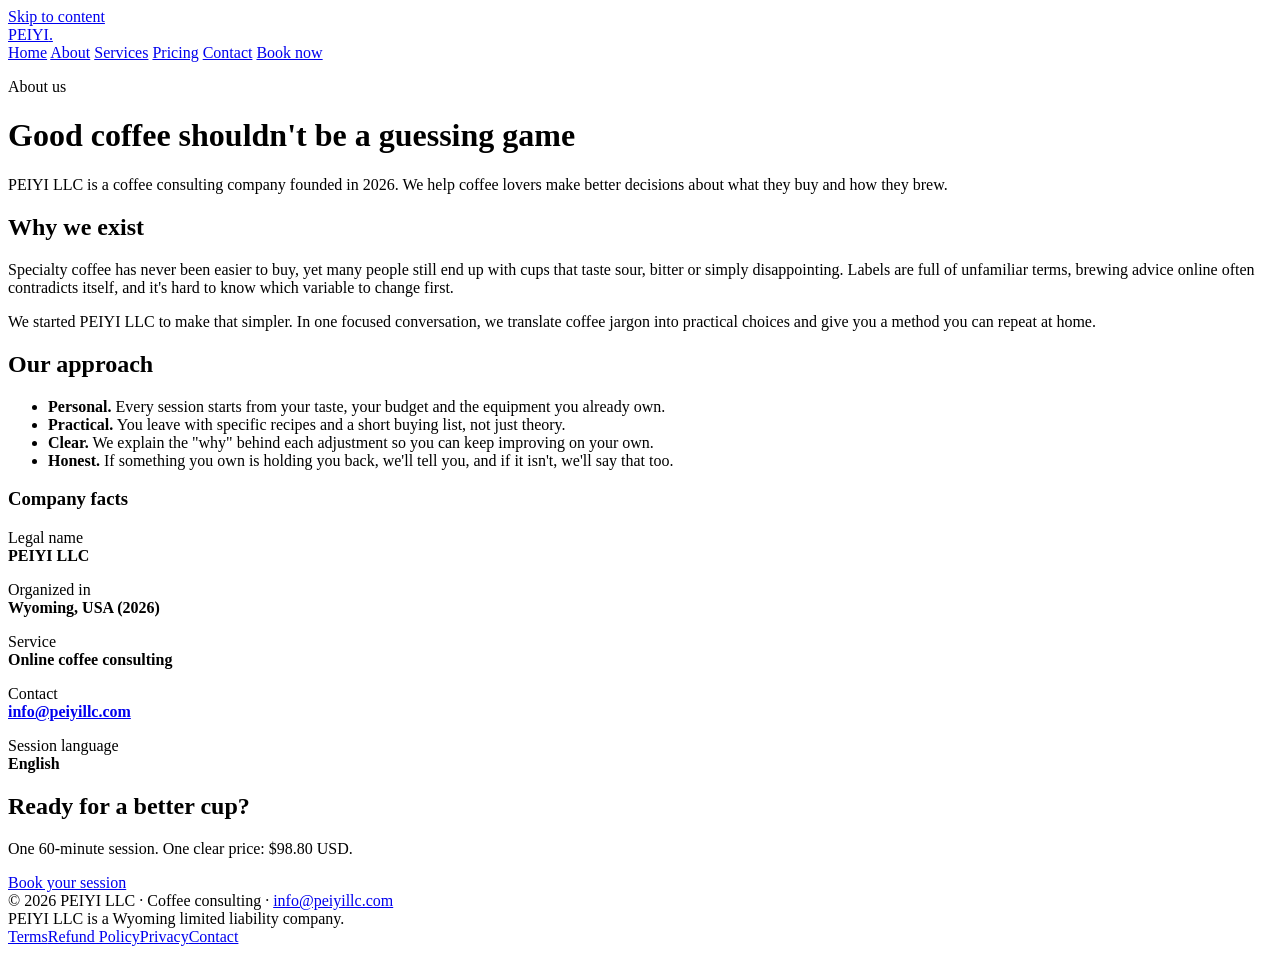
==== about.html @ e06b0025 "Add files via upload" ====
<!DOCTYPE html>
<html lang="en">
<head>
<meta charset="utf-8">
<meta name="viewport" content="width=device-width, initial-scale=1">
<title>About | PEIYI LLC Coffee Consulting</title>
<meta name="description" content="PEIYI LLC is a coffee consulting company helping coffee lovers choose better beans and master their brewing.">
<link rel="canonical" href="https://peiyillc.com/about.html">
<meta property="og:title" content="About | PEIYI LLC Coffee Consulting">
<meta property="og:description" content="PEIYI LLC is a coffee consulting company helping coffee lovers choose better beans and master their brewing.">
<meta property="og:type" content="website">
<meta property="og:url" content="https://peiyillc.com/about.html">
<link rel="icon" href="data:image/svg+xml,<svg xmlns='http://www.w3.org/2000/svg' viewBox='0 0 100 100'><text y='.9em' font-size='90'>☕</text></svg>">

<link rel="stylesheet" href="/assets/style.css">
<script src="/assets/main.js" defer></script>
</head>
<body>
<a class="skip" href="#main">Skip to content</a>
<header class="site-header"><div class="wrap">
<a class="logo" href="/">PEIYI<span>.</span></a>
<nav class="nav" aria-label="Main">
<a href="/">Home</a>
<a href="/about.html" aria-current="page">About</a>
<a href="/services.html">Services</a>
<a href="/pricing.html">Pricing</a>
<a href="/contact.html">Contact</a>
<a class="btn" href="/book.html">Book now</a>
</nav>
</div></header>
<main id="main">

<div class="page-head"><div class="wrap">
<p class="eyebrow">About us</p>
<h1>Good coffee shouldn't be a guessing game</h1>
<p>PEIYI LLC is a coffee consulting company founded in 2026. We help coffee lovers make better decisions about what they buy and how they brew.</p>
</div></div>

<section><div class="wrap two-col">
<div>
<h2>Why we exist</h2>
<p>Specialty coffee has never been easier to buy, yet many people still end up with cups that taste sour, bitter or simply disappointing. Labels are full of unfamiliar terms, brewing advice online often contradicts itself, and it's hard to know which variable to change first.</p>
<p>We started PEIYI LLC to make that simpler. In one focused conversation, we translate coffee jargon into practical choices and give you a method you can repeat at home.</p>
<h2>Our approach</h2>
<ul class="checks">
<li><strong>Personal.</strong> Every session starts from your taste, your budget and the equipment you already own.</li>
<li><strong>Practical.</strong> You leave with specific recipes and a short buying list, not just theory.</li>
<li><strong>Clear.</strong> We explain the "why" behind each adjustment so you can keep improving on your own.</li>
<li><strong>Honest.</strong> If something you own is holding you back, we'll tell you, and if it isn't, we'll say that too.</li>
</ul>
</div>
<div class="card">
<h3>Company facts</h3>
<p class="meta">Legal name<br><strong style="color:var(--ink)">PEIYI LLC</strong></p>
<p class="meta">Organized in<br><strong style="color:var(--ink)">Wyoming, USA (2026)</strong></p>
<p class="meta">Service<br><strong style="color:var(--ink)">Online coffee consulting</strong></p>
<p class="meta">Contact<br><strong><a href="mailto:info@peiyillc.com">info@peiyillc.com</a></strong></p>
<p class="meta">Session language<br><strong style="color:var(--ink)">English</strong></p>
</div>
</div></section>
<!-- Optional founder section: uncomment and fill in when ready.
<section><div class="wrap"><h2>Meet the consultant</h2>
<p>[Name] is ... [2–4 sentences: coffee background, training or certifications, what you enjoy teaching].</p>
</div></section>
-->
<section><div class="wrap"><div class="band">
<div><h2>Ready for a better cup?</h2><p>One 60-minute session. One clear price: $98.80 USD.</p></div>
<a class="btn" href="/book.html">Book your session</a>
</div></div></section>

</main>
<footer class="site-footer"><div class="wrap">
<div>© 2026 PEIYI LLC · Coffee consulting · <a href="mailto:info@peiyillc.com">info@peiyillc.com</a><br>
PEIYI LLC is a Wyoming limited liability company.</div>
<nav aria-label="Legal">
<a href="/terms.html">Terms</a><a href="/terms.html#refunds">Refund Policy</a><a href="/privacy.html">Privacy</a><a href="/contact.html">Contact</a>
</nav>
</div></footer>
</body>
</html>
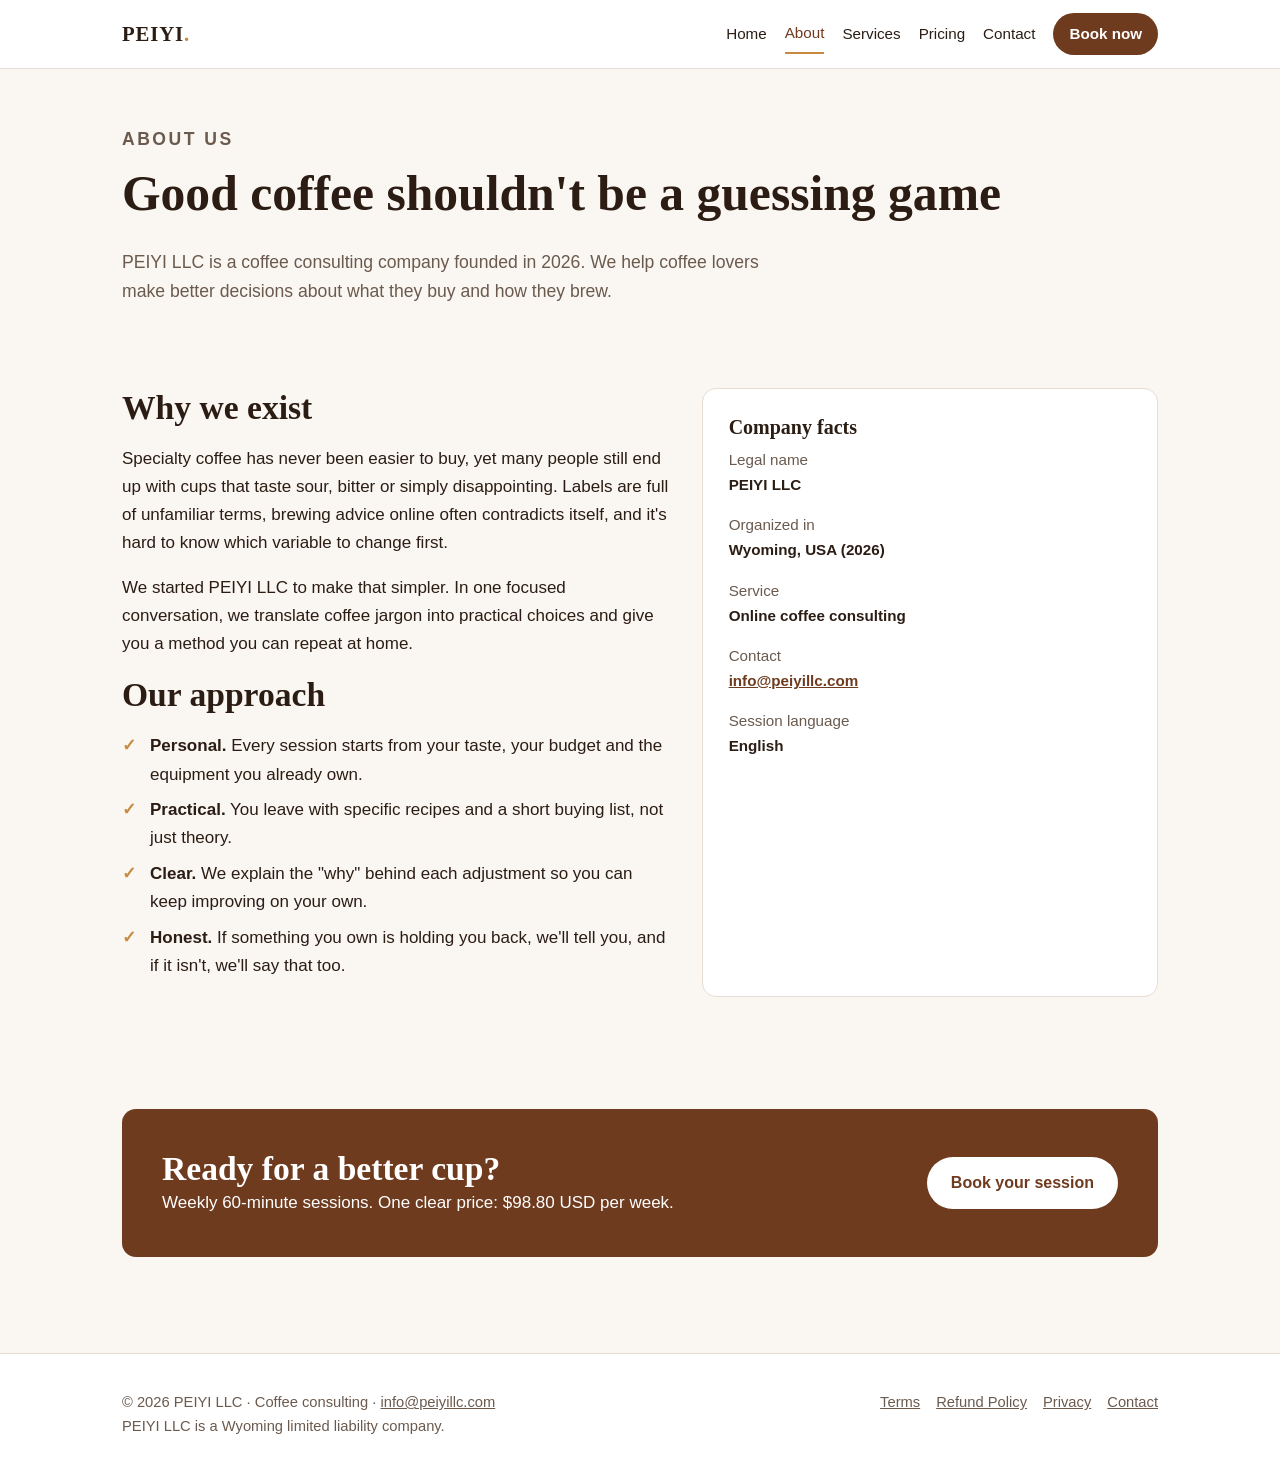
==== commit 9654515e: "Switch $98.80 to weekly subscription" ====
--- a/about.html
+++ b/about.html
@@ -64,7 +64,7 @@
 </div></section>
 -->
 <section><div class="wrap"><div class="band">
-<div><h2>Ready for a better cup?</h2><p>One 60-minute session. One clear price: $98.80 USD.</p></div>
+<div><h2>Ready for a better cup?</h2><p>Weekly 60-minute sessions. One clear price: $98.80 USD per week.</p></div>
 <a class="btn" href="/book.html">Book your session</a>
 </div></div></section>
 
--- a/assets/style.css
+++ b/assets/style.css
@@ -0,0 +1,75 @@
+:root{
+  --bg:#faf6f1; --paper:#ffffff; --ink:#2b1d14; --muted:#6b5a4e;
+  --brand:#6f3b1f; --brand-dark:#4e2914; --accent:#c8893f; --line:#e7ddd2;
+  --radius:14px; --max:1080px;
+}
+*{box-sizing:border-box}
+html{scroll-behavior:smooth}
+body{margin:0;background:var(--bg);color:var(--ink);font:17px/1.65 -apple-system,BlinkMacSystemFont,"Segoe UI",Roboto,"Helvetica Neue",Arial,sans-serif}
+h1,h2,h3{font-family:Georgia,"Times New Roman",serif;line-height:1.2;margin:0 0 .5em;color:var(--ink)}
+h1{font-size:clamp(2rem,4.5vw,3.1rem)} h2{font-size:clamp(1.5rem,3vw,2.1rem)} h3{font-size:1.25rem}
+p{margin:0 0 1em} a{color:var(--brand)} a:hover{color:var(--brand-dark)}
+.wrap{max-width:var(--max);margin:0 auto;padding:0 22px}
+.skip{position:absolute;left:-999px}.skip:focus{left:10px;top:10px;background:#fff;padding:8px;z-index:9}
+
+/* header */
+.site-header{background:var(--paper);border-bottom:1px solid var(--line);position:sticky;top:0;z-index:5}
+.site-header .wrap{display:flex;align-items:center;justify-content:space-between;gap:16px;min-height:68px;flex-wrap:wrap}
+.logo{font-family:Georgia,serif;font-weight:700;font-size:1.3rem;color:var(--ink);text-decoration:none;letter-spacing:.04em}
+.logo span{color:var(--accent)}
+.nav{display:flex;gap:4px 18px;flex-wrap:wrap;align-items:center}
+.nav a{text-decoration:none;color:var(--ink);font-size:.95rem;padding:6px 0}
+.nav a[aria-current="page"]{color:var(--brand);border-bottom:2px solid var(--accent)}
+.nav a.btn{color:#fff;padding:8px 16px;border:0}
+
+/* buttons */
+.btn{display:inline-block;background:var(--brand);color:#fff;text-decoration:none;font-weight:600;padding:13px 24px;border-radius:999px;border:0;cursor:pointer;font-size:1rem;transition:background .15s}
+.btn:hover{background:var(--brand-dark);color:#fff}
+.btn.ghost{background:transparent;color:var(--brand);border:2px solid var(--brand)}
+.btn.ghost:hover{background:var(--brand);color:#fff}
+.btn[disabled]{opacity:.6;cursor:wait}
+
+/* sections */
+.hero{padding:84px 0 64px;background:linear-gradient(180deg,#f3e8dc 0%,var(--bg) 100%)}
+.hero p.lead{font-size:1.2rem;color:var(--muted);max-width:640px}
+.hero .actions{display:flex;gap:12px;flex-wrap:wrap;margin-top:24px}
+.eyebrow{text-transform:uppercase;letter-spacing:.14em;font-size:.78rem;color:var(--accent);font-weight:700;margin-bottom:10px}
+section{padding:56px 0}
+.page-head{padding:56px 0 8px}
+.page-head p{color:var(--muted);font-size:1.1rem;max-width:680px}
+.grid{display:grid;gap:20px;grid-template-columns:repeat(auto-fit,minmax(250px,1fr))}
+.card{background:var(--paper);border:1px solid var(--line);border-radius:var(--radius);padding:26px}
+.card h3{margin-bottom:.4em}
+.steps{counter-reset:s;list-style:none;padding:0;margin:0;display:grid;gap:16px;grid-template-columns:repeat(auto-fit,minmax(220px,1fr))}
+.steps li{background:var(--paper);border:1px solid var(--line);border-radius:var(--radius);padding:22px 22px 22px 66px;position:relative}
+.steps li::before{counter-increment:s;content:counter(s);position:absolute;left:20px;top:20px;width:32px;height:32px;border-radius:50%;background:var(--accent);color:#fff;font-weight:700;display:grid;place-items:center}
+.checks{list-style:none;padding:0;margin:0 0 1em}
+.checks li{padding-left:28px;position:relative;margin-bottom:.45em}
+.checks li::before{content:"✓";position:absolute;left:0;color:var(--accent);font-weight:700}
+.band{background:var(--brand);color:#fff;border-radius:var(--radius);padding:40px;display:flex;justify-content:space-between;align-items:center;gap:24px;flex-wrap:wrap}
+.band h2,.band p{color:#fff;margin:0}
+.band .btn{background:#fff;color:var(--brand)}
+.band .btn:hover{background:#f3e8dc}
+.price-card{max-width:520px;margin:0 auto;text-align:left}
+.price{font-family:Georgia,serif;font-size:3rem;font-weight:700;color:var(--brand);line-height:1}
+.price small{font-size:1rem;color:var(--muted);font-family:inherit;font-weight:400}
+.meta{color:var(--muted);font-size:.95rem}
+.notice{border-radius:10px;padding:14px 18px;margin:0 0 20px;background:#fff4e5;border:1px solid #f0d2a8}
+.notice.error{background:#fdecec;border-color:#f3bcbc}
+.two-col{display:grid;gap:32px;grid-template-columns:1.2fr 1fr}
+@media(max-width:800px){.two-col{grid-template-columns:1fr}}
+details{background:var(--paper);border:1px solid var(--line);border-radius:10px;padding:16px 20px;margin-bottom:10px}
+details summary{cursor:pointer;font-weight:600}
+details p{margin:.7em 0 0}
+form label{display:block;font-weight:600;margin:14px 0 6px}
+form input,form textarea{width:100%;padding:12px 14px;border:1px solid var(--line);border-radius:10px;font:inherit;background:#fff}
+form textarea{min-height:140px;resize:vertical}
+.hidden{display:none}
+.legal h2{font-size:1.35rem;margin-top:1.6em}
+.legal{max-width:760px}
+
+/* footer */
+.site-footer{border-top:1px solid var(--line);background:var(--paper);padding:36px 0;margin-top:40px;font-size:.92rem;color:var(--muted)}
+.site-footer .wrap{display:flex;justify-content:space-between;gap:20px;flex-wrap:wrap}
+.site-footer a{color:var(--muted)}
+.site-footer nav{display:flex;gap:16px;flex-wrap:wrap}
